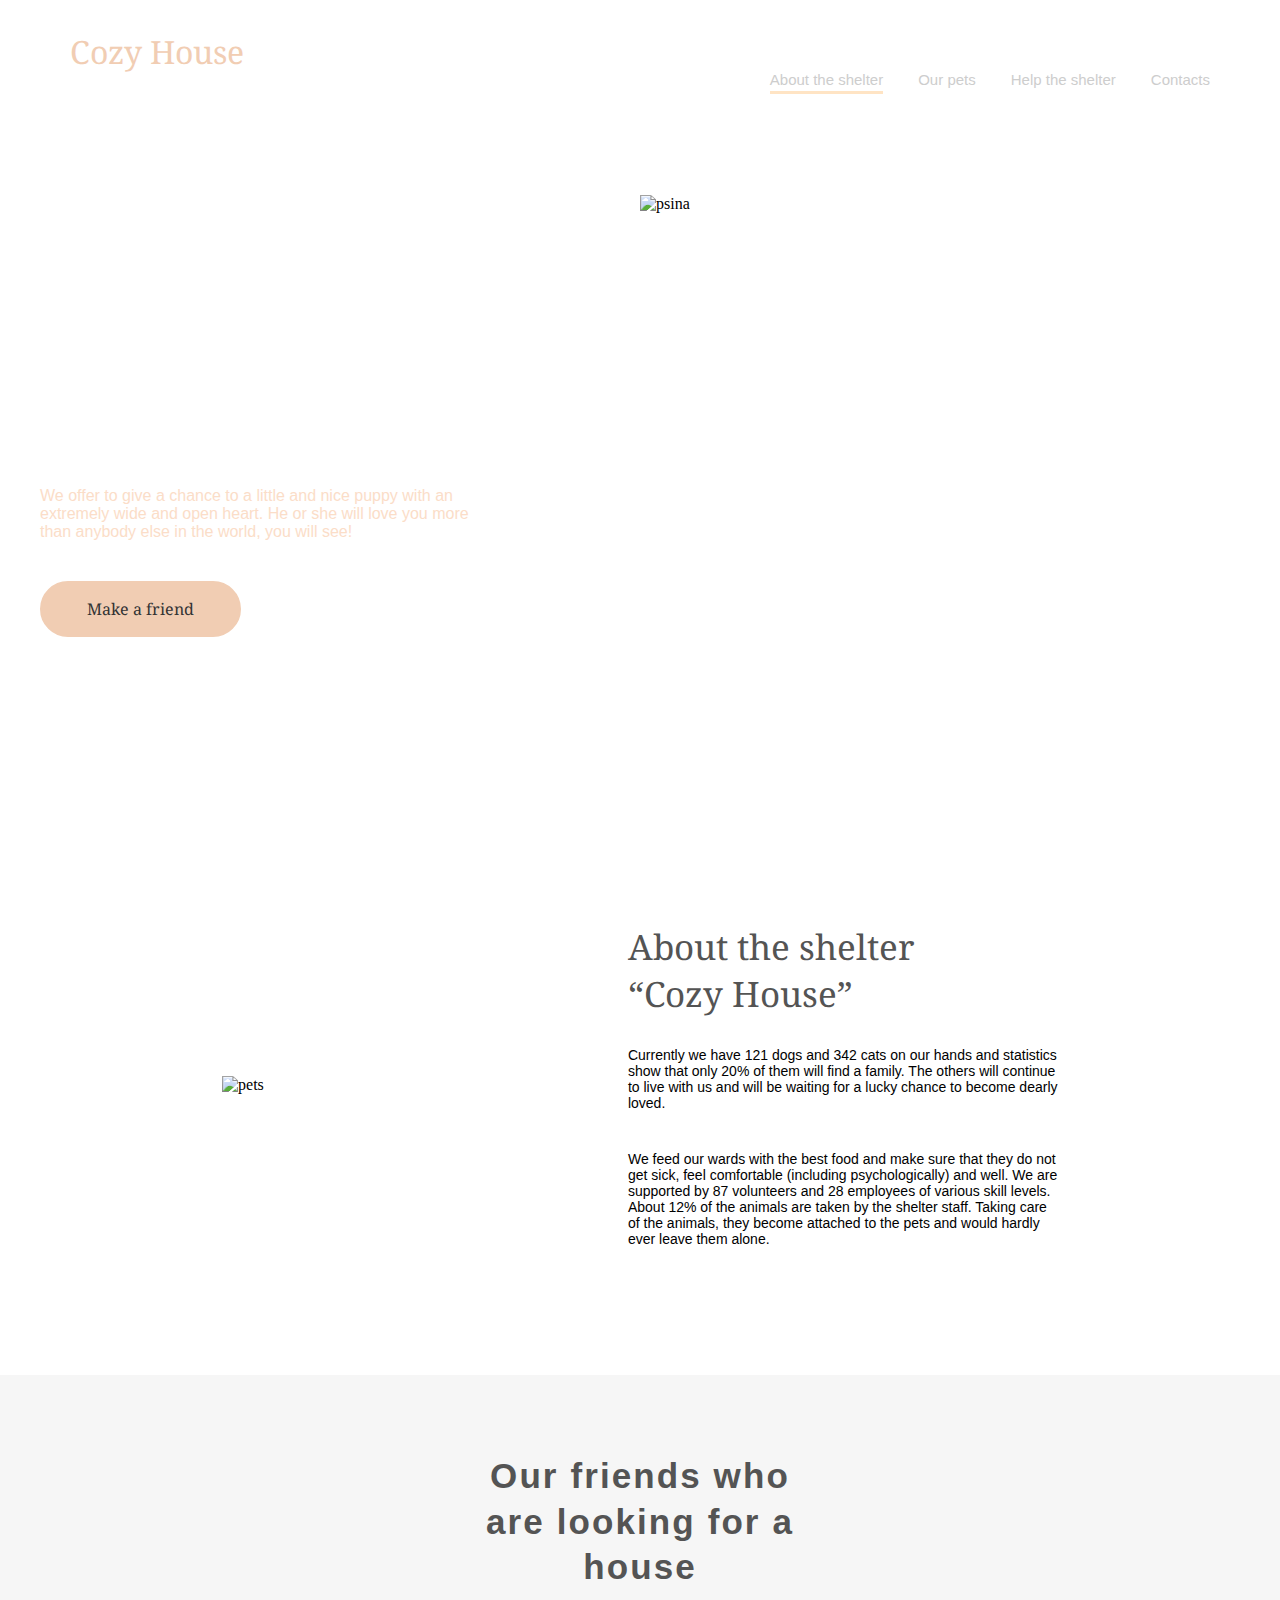
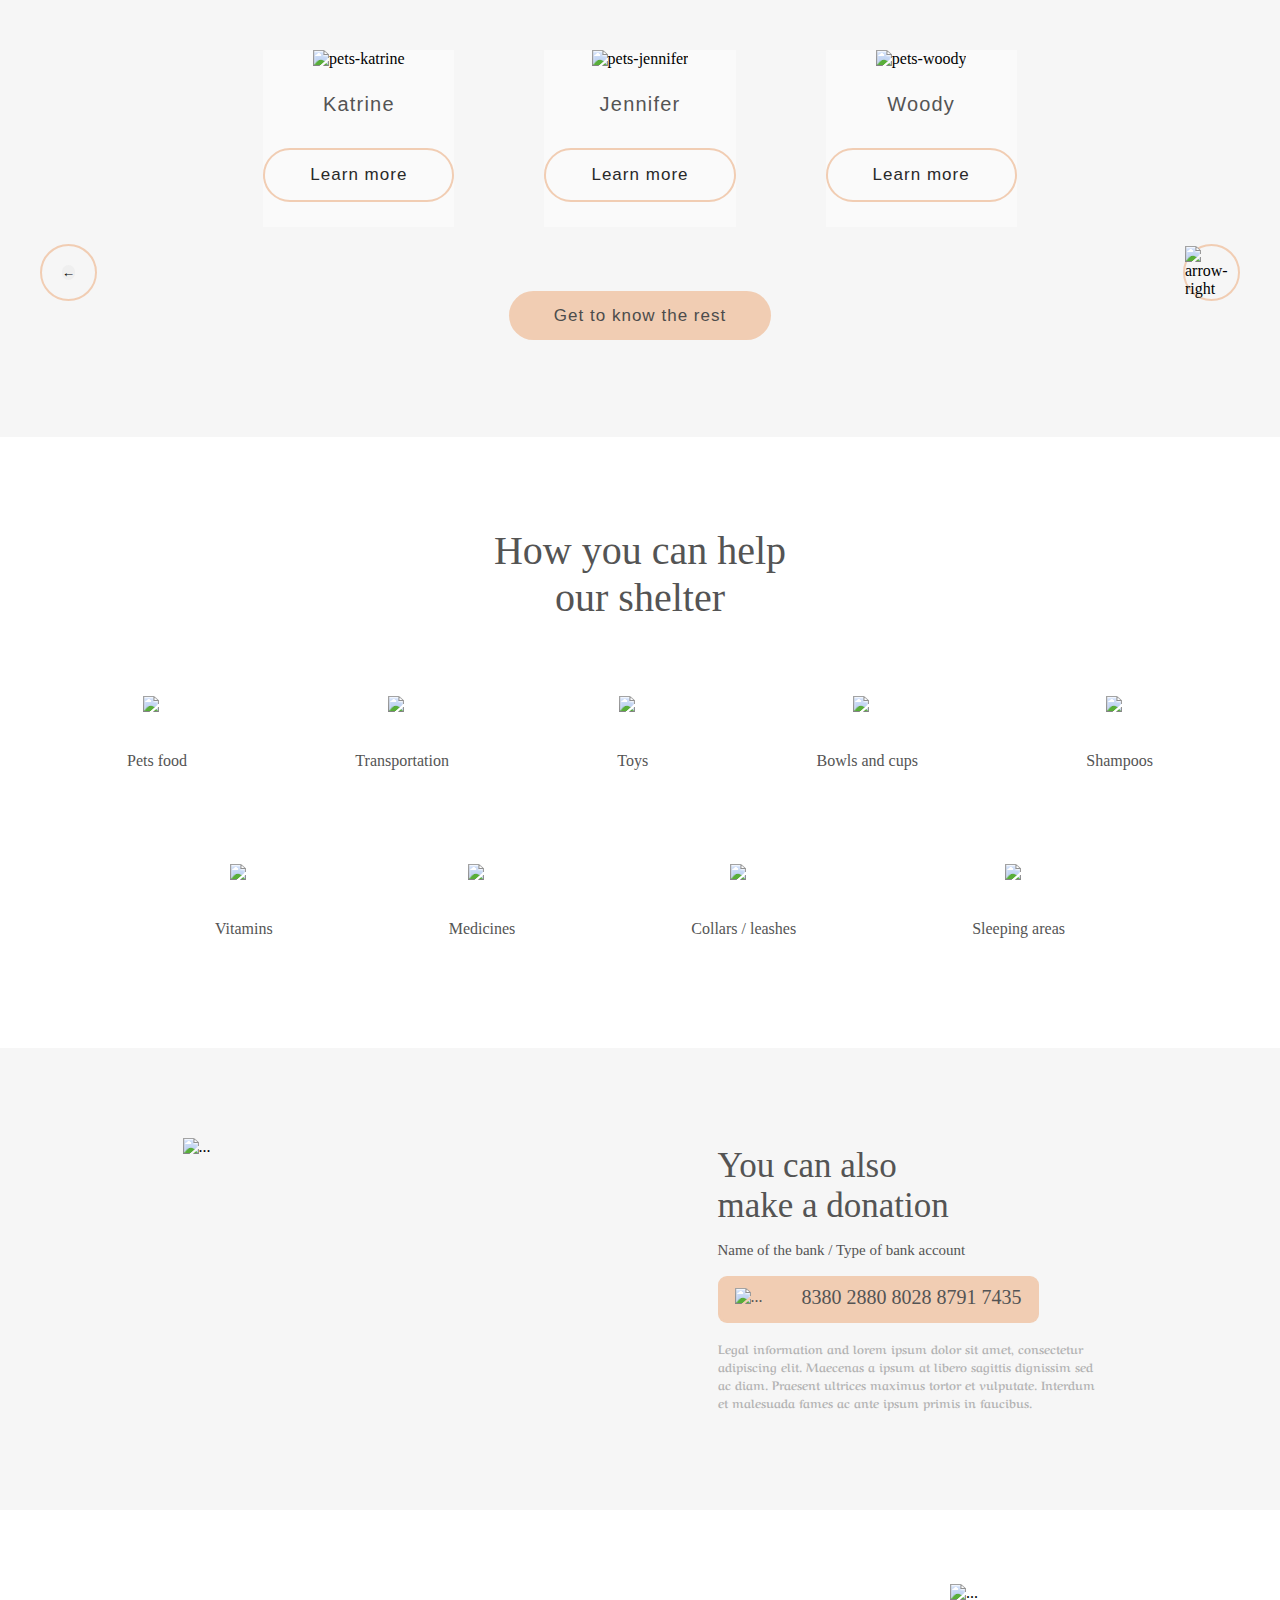
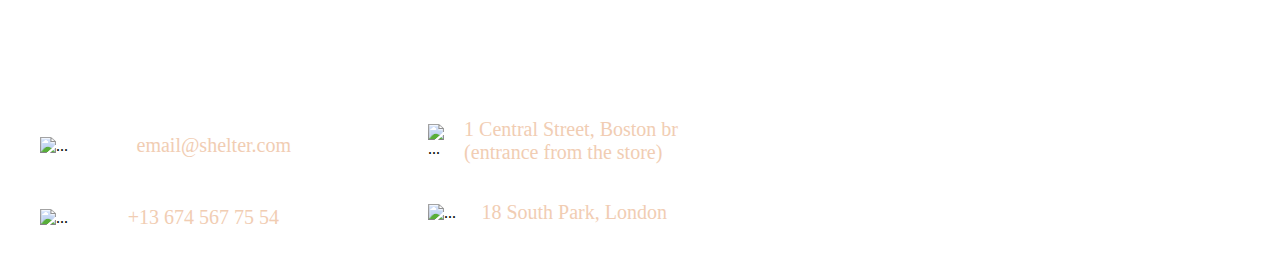
==== shelter/main/mainPage.html @ 39c7630f "feat: mainPage" ====
<!DOCTYPE html>
<html lang="en">
  <head>
    <meta charset="UTF-8" />
    <meta name="viewport" content="width=device-width, initial-scale=1.0" />
    <title>Cozy House</title>
    <link rel="stylesheet" href="./mainPage.css" />
    <link rel="preconnect" href="https://fonts.googleapis.com" />
    <link rel="preconnect" href="https://fonts.gstatic.com" crossorigin />
    <link
      href="https://fonts.googleapis.com/css2?family=Noto+Serif+Georgian&display=swap"
      rel="stylesheet"
    />
    <link rel="preconnect" href="https://fonts.googleapis.com" />
    <link rel="preconnect" href="https://fonts.gstatic.com" crossorigin />
    <link
      href="https://fonts.googleapis.com/css2?family=Aref+Ruqaa+Ink:wght@700&display=swap"
      rel="stylesheet"
    />
  </head>
  <body>
    <div class="stars__screen">
      <header>
        <div class="wrapper">
          <div class="header__wrapper">
            <div class="header__logo">
              <h2>Cozy House</h2>
              <p>Shelter for pets in Boston</p>
            </div>
            <nav class="header__nav">
              <ul class="nav__list">
                <li class="nav__item">
                  <a href="#" class="header__link active">About the shelter</a>
                </li>
                <li class="nav__item">
                  <a href="/our__pets/index2.html" class="header__link"
                    >Our pets</a
                  >
                </li>
                <li class="nav__item">
                  <a href="/index.html#help" class="header__link"
                    >Help the shelter</a
                  >
                </li>
                <li class="nav__item">
                  <a href="index.html#footer" class="header__link">Contacts</a>
                </li>
              </ul>

              <div class="header__nav-close">
                <span
                  class="header__nav-close-line nav-close-line__first"
                ></span>
                <span
                  class="header__nav-close-line nav-close-line__second"
                ></span>
                <span
                  class="header__nav-close-line nav-close-line__third"
                ></span>
              </div>
            </nav>
            <div class="header__burger burger">
              <span class="burger__line burger__line__first"></span>
              <span class="burger__line burger__line__second"></span>
              <span class="burger__line burger__line__third"></span>
            </div>
          </div>
        </div>
      </header>

      <div class="wrapper">
        <section class="content__stars">
          <div class="text__start">
            <h3>
              Not only people <br />
              need a house
            </h3>
            <p>
              We offer to give a chance to a little and nice puppy with an
              extremely wide and open heart. He or she will love you more than
              anybody else in the world, you will see!
            </p>
            <a class="button__start" href="#">Make a friend</a>
          </div>
          <div class="start__img">
            <img
              id="start__img"
              src="./img/start-screen-puppy (1).png"
              alt="psina"
            />
          </div>
        </section>
      </div>
    </div>

    <section class="about" id="#about">
      <div class="wrapper">
        <div class="about__content">
          <div class="about__img">
            <img src="./img/about-pets.png" alt="pets" />
          </div>
          <div class="about__text">
            <h3>
              About the shelter <br />
              “Cozy House”
            </h3>
            <p>
              Currently we have 121 dogs and 342 cats on our hands and
              statistics show that only 20% of them will find a family. The
              others will continue to live with us and will be waiting for a
              lucky chance to become dearly loved.
            </p>
            <p id="weFeed">
              We feed our wards with the best food and make sure that they do
              not get sick, feel comfortable (including psychologically) and
              well. We are supported by 87 volunteers and 28 employees of
              various skill levels. About 12% of the animals are taken by the
              shelter staff. Taking care of the animals, they become attached to
              the pets and would hardly ever leave them alone.
            </p>
          </div>
        </div>
      </div>
    </section>

    <section class="our-friends" id="our-friends">
      <div class="wrapper">
        <div class="our-friends__wrapper">
          <h2>
            Our friends who<br />
            are looking for a house
          </h2>
          <div class="our-friends__container">
            <div class="our-friends_icon-arrow arrow-left">
              <button>&larr;</button>
            </div>

            <div class="our-friends__pets">
              <div class="our-friends__pets__item katrine">
                <img
                  class="pets-katrine"
                  src="./img/card/pets-katrine.png"
                  alt="pets-katrine"
                />
                <p class="name-Katrine">Katrine</p>
                <button class="open-popup">Learn more</button>
              </div>

              <div class="our-friends__pets__item jennifer">
                <img
                  class="pets-jennifer"
                  src="./img/card/pets-jennifer.png "
                  alt="pets-jennifer"
                />
                <p class="name-Jennifer">Jennifer</p>
                <button class="open-popup">Learn more</button>
              </div>

              <div class="our-friends__pets__item woody">
                <img
                  class="pets-woody"
                  src="./img/card/pets-woody.png"
                  alt="pets-woody"
                />
                <p class="name-Woody">Woody</p>
                <button class="open-popup">Learn more</button>
              </div>
            </div>

            <div class="our-friends_icon-arrow arrow-right">
              <img src="./img/elements/Arrow (1).png" alt="arrow-right" />
            </div>

            <div class="popup">
              <div class="popup__container">
                <div class="popup__container__img">
                  <img
                    class="popup-img"
                    src="./img/card/pets-katrine.png"
                    alt="pets-katrine"
                  />
                </div>
                <div class="popup__container__text">
                  <button class="close__popup">&times;</button>
                  <h2 class="popup__container__text__name">Jennifer</h2>
                  <h3 class="popup__container__text__type-breed">
                    Dog - Labrador
                  </h3>
                  <p class="popup__container__text__description">
                    Jennifer is a sweet 2 months old Labrador that is patiently
                    waiting to find a new forever home. This girl really enjoys
                    being able to go outside to run and play, but won't hesitate
                    to play up a storm in the house if she has all of her
                    favorite toys.
                  </p>
                  <ul class="popup__container__text__ul">
                    <li>
                      <span class="popup__span-bold">Age:</span>
                      <span class="popup__pet-age char">2 months</span>
                    </li>
                    <li>
                      <span class="popup__span-bold">Inoculations:</span>
                      <span class="popup__pet-inoculations char">none</span>
                    </li>
                    <li>
                      <span class="popup__span-bold">Diseases:</span>
                      <span class="popup__pet-diseases char">none</span>
                    </li>
                    <li>
                      <span class="popup__span-bold">Parasites:</span>
                      <span class="popup__pet-parasites char">none</span>
                    </li>
                  </ul>
                </div>
              </div>
            </div>
          </div>
          <a href="/our__pets/index2.html">Get to know the rest</a>
        </div>
      </div>
    </section>

    <section class="help" id="help">
      <div class="wrapper">
        <div class="help__content">
          <h3>
            How you can help <br />
            our shelter
          </h3>
          <div class="help__list">
            <div class="list1">
              <div class="pets_png">
                <img src="/img/help icons/Vector (1).png" alt="..." />
                <h5>Pets food</h5>
              </div>
              <div class="pets_png">
                <img src="/img/help icons/transportation (1).png" alt="..." />
                <h5>Transportation</h5>
              </div>
              <div class="pets_png">
                <img src="/img/help icons/toys (1).png" alt="..." />
                <h5>Toys</h5>
              </div>
              <div class="pets_png">
                <img src="/img/help icons/bowls-and-cups.png" alt="..." />
                <h5>Bowls and cups</h5>
              </div>
              <div class="pets_png">
                <img src="/img/help icons/shampoos (1).png" alt="..." />
                <h5>Shampoos</h5>
              </div>
            </div>
            <div class="list2">
              <div class="pets_png">
                <img src="/img/help icons/vitamins.png" alt="..." />
                <h5>Vitamins</h5>
              </div>
              <div class="pets_png">
                <img src="/img/help icons/medicines.png" alt="..." />
                <h5>Medicines</h5>
              </div>
              <div class="pets_png">
                <img src="/img/help icons/collars-or-leashes.png" alt="..." />
                <h5>Collars / leashes</h5>
              </div>
              <div class="pets_png">
                <img src="/img/help icons/sleeping-area.svg" alt="..." />
                <h5>Sleeping areas</h5>
              </div>
            </div>
          </div>
        </div>
      </div>
    </section>

    <section class="donation">
      <div class="donation__content">
        <div>
          <img id="donation__img" src="./img/donation-dog.png" alt="..." />
        </div>
        <div class="donation__inner">
          <h2>
            You can also <br />
            make a donation
          </h2>
          <h5>Name of the bank / Type of bank account</h5>
          <div class="credit__card">
            <div class="card__inner">
              <img src="/img/elements/credit-card.svg" alt="..." />
              <p>8380 2880 8028 8791 7435</p>
            </div>
          </div>
          <p>
            Legal information and lorem ipsum dolor sit amet, consectetur
            adipiscing elit. Maecenas a ipsum at libero sagittis dignissim sed
            ac diam. Praesent ultrices maximus tortor et vulputate. Interdum et
            malesuada fames ac ante ipsum primis in faucibus.
          </p>
        </div>
      </div>
    </section>

    <section class="footer" id="footer">
      <div class="wrapper">
        <div class="footer__content">
          <div class="contact__locations">
            <div class="contact__footer">
              <h3>
                For questions <br />
                and suggestions
              </h3>
              <div class="email__footer">
                <img src="./img/footer/mail.svg" alt="..." />
                <p>email@shelter.com</p>
              </div>
              <div class="phone__footer">
                <img src="./img/footer/phone.svg" alt="..." />
                <p>+13 674 567 75 54</p>
              </div>
            </div>
            <div class="locations__footer">
              <h3>
                We are waiting <br />
                for your visit
              </h3>
              <div class="boston__footer">
                <img src="./img/footer/pin.svg" alt="..." />
                <p>1 Central Street, Boston br (entrance from the store)</p>
              </div>
              <div class="london__footer">
                <img src="./img/footer/pin.svg" alt="..." />
                <p>18 South Park, London</p>
              </div>
            </div>
          </div>
          <img
            id="footer-puppy"
            src="./img/footer/footer-puppy.png"
            alt="..."
          />
        </div>
      </div>
    </section>
    <script type="module" src="./script.js"></script>
  </body>
</html>
---- shelter/main/mainPage.css ----
*,
*::after,
*::before {
  margin: 0;
  padding: 0;
}

h1,
h2,
h3,
h4,
h5,
h6 {
  margin: 0;
}

.wrapper {
  width: 100%;
  max-width: 1200px;
  margin: 0 auto;
}

/* start screens */

.stars__screen {
  background: url(/img/start-screen-gradient-background.png) center no-repeat;
  -webkit-box-size: cover;
  background-size: cover;
  width: 100%;
  max-width: 1280px;
  margin: 0 auto;
}

.text__start {
  width: 460px;
  display: flex;
  gap: 20px;
  flex-wrap: wrap;
}
.start__img {
  width: 600px;
  height: 600px;
}

.start__img img {
  width: 600px;
  height: 600px;
}

.content__stars {
  padding-top: 100px;
  display: flex;
  align-items: center;
  flex-wrap: wrap;
  justify-content: space-between;
  width: 100%;
  max-width: 1220px;
  margin: 0 auto;
}

.content__stars h3 {
  font-size: 40px;
  color: #ffff;
  font-family: Georgia, serif;
  font-weight: 400;
  padding-bottom: 20px;
}

.content__stars p {
  font-family: Arial, sans-serif;
  font-size: 16px;
  text-align: left;
  color: #fbddc8;
  padding-bottom: 20px;
  font-weight: 400;
}

.button__start {
  display: inline-block;
  border: 2px solid #f1cdb3;
  color: #333;
  font-size: 16px;
  font-family: "Noto Serif Georgian", serif;
  padding: 15px 45px;
  flex-direction: column;
  text-decoration: none;
  transition: color 0.2s linear;
  background-color: #f1cdb3;
  border-radius: 100px;
}

.button__start:hover {
  background-color: rgba(255, 255, 255, 0.92);
  color: #000000;
}

/* header */

header {
  padding-top: 30px;
}

.header__wrapper {
  display: flex;
  flex-wrap: wrap;
  justify-content: space-between;
  align-items: center;
  align-content: center;
  padding-left: 30px;
  padding-right: 30px;
}

.header__logo h2 {
  color: #f1cdb3;
  font-size: 32px;
  font-family: "Noto Serif Georgian", serif;
  font-weight: 400;
}

.header__logo p {
  color: #ffff;
  font-family: "Noto Serif Georgian", serif;
  font-size: 16px;
  font-weight: 400;
}

.header__link {
  font-weight: 400;
  list-style: none;
  display: inline-block;
  vertical-align: top;
  color: aliceblue;
  position: relative;
  text-decoration: none;
  transition: color 0.1s linear;
  font-family: Arial, sans-serif;
}

.header__link::after {
  content: "";
  display: block;
  width: 100%;
  height: 3px;
  background-color: bisque;
  opacity: 0;
  position: absolute;
  top: 100%;
  left: 0;
  z-index: 1;
  transition: opacity 0.1s linear;
}

.header__link:hover {
  color: bisque;
}

.header__link:hover::after,
.header__link.active::after {
  opacity: 1;
}

.header__link:hover::after {
  opacity: 1;
}

.header__nav {
  font-family: Arial, sans-serif;
  max-width: 443px;
}
.header__nav .nav__list {
  display: flex;
  justify-content: space-between;
  gap: 35px;
  padding: 0;
}
.header__nav .nav__list .nav__item {
  list-style-type: none;
  font-family: Arial, sans-serif;
  font-size: 15px;
  padding-top: 36px;
}
.header__nav .nav__list .nav__item a {
  text-decoration: none;
  color: #cdcdcd;
  padding-bottom: 3px;
  transition: 0.4s ease-in-out;
}
.header__nav .nav__list .nav__item a:active {
  border-bottom: 2px solid #f1cdb3;
  color: #fafafa;
}
.header__nav .nav__list .nav__item a:hover {
  color: #fafafa;
}
.header__nav .nav__list .nav__item .nav__item__about {
  border-bottom: 2px solid #f1cdb3;
}

.header__burger {
  display: none;
  width: 30px;
  height: 24px;
  position: relative;
}
.header__burger .burger__line {
  display: block;
  width: 100%;
  height: 2px;
  background-color: #fddcc4;
  position: absolute;
  left: 0px;
}

.burger__line__first {
  top: 0;
}

.burger__line__second {
  top: 50%;
  transform: translateY(-50%);
}

.burger__line__third {
  bottom: 0;
}

/* about */

.about {
  margin: 0 auto;
  width: 100%;
  max-width: 1280px;
  height: 580px;
  display: flex;
  align-content: stretch;
  align-items: center;
  flex-wrap: wrap;
}

#weFeed {
  padding-top: 40px;
}
.about__text h3 {
  font-family: "Noto Serif Georgian", serif;
  color: #545454;
  font-size: 35px;
  font-weight: 400;
  padding-bottom: 30px;
}

.about__text {
  width: 430px;
  font-family: Arial, sans-serif;
  font-size: 14px;
  font-weight: 400;
}
.about__content {
  display: flex;
  align-items: center;
  justify-content: space-around;
}

/* PETS */

.pets__slider {
  width: 100%;
  max-width: 1200px;
  display: flex;
  justify-content: space-evenly;
  flex-wrap: wrap;
  align-items: center;
}

.pets__content h3 {
  color: #545454;
  font-family: "Noto Serif Georgian", serif;
  font-size: 35px;
  font-weight: lighter;
  display: flex;
  flex-wrap: wrap;
  justify-content: center;
  align-items: center;
  text-align: center;
  font-weight: 400;
}

.pets__content h4 {
  color: #545454;
  font-family: "Noto Serif Georgian", serif;
  font-size: 25px;
  font-style: italic;
  padding-bottom: 30px;
}

/* card */

.our-friends {
  background: #f6f6f6;
  width: 100%;
  max-width: 1280px;
  margin: 0 auto;
}

.our-friends__container {
  position: relative;
  display: flex;
  justify-content: center;
  gap: 52px;
  align-items: center;
}
.our-friends__container .our-friends_icon-arrow {
  cursor: pointer;
  display: inline-flex;
  border: 2px solid #f1cdb3;
  border-radius: 50%;
  height: 53px;
  width: 53px;
  text-align: start;
  align-items: center;
  transition: 0.4s ease-in-out;
  justify-content: center;
}
.our-friends__container .our-friends_icon-arrow:hover {
  background: #fddcc4;
  border-color: #fddcc4;
}
.our-friends__container .arrow-left {
  position: absolute;
  top: 194px;
  left: 0;
}
.our-friends__container .arrow-right {
  position: absolute;
  top: 194px;
  right: 0;
}

.our-friends__wrapper button {
  cursor: pointer;
  border-radius: 100px;
  border: none;
  text-decoration: none;
  outline: none;
}

.our-friends__wrapper {
  text-align: center;
  padding-top: 78px;
  padding-bottom: 110px;
}
.our-friends__wrapper h2 {
  margin: 0 auto;
  font-family: Georgia, sans-serif;
  font-size: 35px;
  line-height: 130%;
  letter-spacing: 0.06em;
  max-width: 400px;
  color: #545454;
  margin-bottom: 60px;
}
.our-friends__wrapper a {
  cursor: pointer;
  background: #f1cdb3;
  border-radius: 100px;
  border: none;
  padding: 15px 45px;
  font-family: Georgia, sans-serif;
  font-size: 17px;
  line-height: 130%;
  letter-spacing: 0.06em;
  color: #4c4c4c;
  transition: 0.4s;
  text-decoration: none;
}

.our-friends__wrapper a:hover {
  background: #fddcc4;
}

.our-friends__pets {
  display: flex;
  justify-content: center;
  gap: 90px;
  margin-bottom: 78px;
}
.our-friends__pets .our-friends__pets__item {
  cursor: pointer;
}
.our-friends__pets div {
  background: #fafafa;
  transition: 0.4s ease-in-out;
}
.our-friends__pets div:hover {
  background: #ffffff;
  box-shadow: 0 0 10px rgba(0, 0, 0, 0.5);
}
.our-friends__pets div p {
  font-family: Georgia, sans-serif;
  font-size: 20px;
  letter-spacing: 0.06em;
  color: #545454;
  margin-top: 25px;
  margin-bottom: 32px;
}
.our-friends__pets button {
  cursor: pointer;
  border: 2px solid #f1cdb3;
  border-radius: 100px;
  background: #fafafa;
  font-family: Georgia, sans-serif;
  font-size: 17px;
  line-height: 130%;
  letter-spacing: 0.06em;
  color: #292929;
  padding: 14px 45px;
  margin-bottom: 25px;
  transition: 0.5s ease-in-out;
}
.our-friends__pets button:hover {
  background: #fddcc4;
  border-color: #fddcc4;
}

.popup {
  position: fixed;
  top: 0;
  left: 0;
  width: 100%;
  height: 100vh;
  background: rgba(41, 41, 41, 0.6);
  opacity: 0;
  pointer-events: none;
  transition: 0.5s all;
}
.popup.active {
  opacity: 1;
  pointer-events: all;
  transition: 0.5s all;
}
.popup .popup__container {
  position: absolute;
  top: 50%;
  left: 50%;
  transform: translate(-50%, -50%) scale(0);
  background: #fafafa;
  border-radius: 9px;
  width: 900px;
  height: 500px;
  display: flex;
  gap: 30px;
  transition: 0.5s all;
}
.popup .popup__container.active {
  transform: translate(-50%, -50%) scale(1);
  transition: 0.5s all;
}
.popup .popup__container .popup__container__img .popup-img {
  width: 500px;
}
.popup .popup__container .popup__container__text {
  font-family: Georgia, sans-serif;
  color: black;
  text-align: start;
  letter-spacing: 0.06em;
  width: 350px;
  margin-top: 50px;
}
.popup .popup__container .popup__container__text .close__popup {
  font-size: 25px;
}
.popup .popup__container .popup__container__text .popup__container__text__name {
  font-size: 35px;
  line-height: 45.5px;
  margin-bottom: 0px;
}
.popup
  .popup__container
  .popup__container__text
  .popup__container__text__type-breed {
  font-size: 20px;
  line-height: 23px;
  color: black;
  margin-top: 10px;
}
.popup
  .popup__container
  .popup__container__text
  .popup__container__text__description {
  font-size: 15px;
  line-height: 16.5px;
  margin-top: 40px;
}
.popup .popup__container .popup__container__text .popup__container__text__ul {
  margin-top: 38px;
  padding-left: 14px;
  line-height: 28px;
}
.popup
  .popup__container
  .popup__container__text
  .popup__container__text__ul
  li {
  color: #fddcc4;
}
.popup
  .popup__container
  .popup__container__text
  .popup__container__text__ul
  li
  .popup__span-bold {
  font-weight: bold;
  color: black;
}
.popup
  .popup__container
  .popup__container__text
  .popup__container__text__ul
  li
  .char {
  color: black;
}

.close__popup {
  position: absolute;
  top: -50px;
  right: -40px;
  color: #292929;
  background: none;
  border: 100px solid #fddcc4;
  border-radius: 100%;
  width: 50px;
  height: 50px;
  cursor: pointer;
  transition: 0.5s all;
}
.close__popup:hover {
  background: #fddcc4;
}

/* Help */

.help {
  margin: 0 auto;
  width: 100%;
  max-width: 1280px;
  height: 611px;
  display: flex;
  align-items: center;
  color: #ffffff;
}

.help__content {
  display: flex;
  flex-wrap: wrap;
  justify-content: center;
  align-items: center;
  height: 431px;
  align-content: space-between;
}
.help__content h3 {
  color: #545454;
  font-family: Georgia serif;
  font-weight: 400;
  font-size: 40px;
  text-align: center;
}
.help__list {
  width: 100%;
  max-width: 1026px;
  height: 281px;
  margin: 0 auto;
  display: flex;
  flex-wrap: wrap;
  flex-direction: column;
  justify-content: space-between;
}

.list1 {
  display: flex;
  justify-content: space-between;
}

.list2 {
  display: flex;
  justify-content: space-around;
}

.pets_png {
  height: 113px;
  display: flex;
  flex-direction: column;
  justify-content: space-around;
  flex-wrap: wrap;
  align-items: center;
}

.pets_png h5 {
  font-weight: 400;
  font-family: Georgia serif;
  font-size: 16px;
  color: #545454;
}

/* donation */

.donation {
  margin: 0 auto;
  width: 100%;
  max-width: 1280px;
  height: 462px;
  display: flex;
  align-items: center;
  background-color: #f6f6f6;
}

.donation__content {
  width: 100%;
  max-width: 915px;
  height: 282px;
  margin: 0 auto;
  display: flex;
  justify-content: space-between;
}

.donation__inner {
  width: 380px;
  height: 282px;
  display: flex;
  flex-wrap: wrap;
  align-items: center;
}
.donation__inner h2 {
  font-size: 35px;
  font-weight: 400;
  font-family: Georgia, serif;
  color: #545454;
}

.donation__inner h5 {
  font-size: 15px;
  font-weight: 400;
  font-family: Georgia, serif;
  color: #545454;
}
.donation__inner p {
  font-family: "Aref Ruqaa Ink", serif;
  font-weight: bold;
  font-size: 12px;
  color: #b2b2b2;
  line-height: 18px;
}

.credit__card {
  border: 2px solid rgba(241, 205, 179, 0.92);
  color: #545454;
  padding: 10px 15px;
  border-radius: 9px;
  background-color: #f1cdb3;
}

.card__inner {
  display: flex;
  justify-content: space-between;
  width: 287px;
  height: 23px;
}

.card__inner p {
  color: #545454;
  font-size: 20px;
  font-weight: 400;
  font-family: Georgia, serif;
}

/* footer */

.footer {
  margin: 0 auto;
  width: 100%;
  max-width: 1280px;
  height: 350px;
  display: flex;
  align-items: flex-end;
  background: url(./img/footer/Footer.png) center no-repeat;
  -webkit-box-size: cover;
  background-size: cover;
}

.footer__content {
  display: flex;
  align-items: center;
  justify-content: space-between;
}

.footer__content h3 {
  font-size: 35px;
  font-weight: 400;
  font-family: Georgia, serif;
  color: rgba(255, 255, 255, 1);
}

.footer__content p {
  font-family: Georgia, serif;
  font-weight: 400;
  color: #f1cdb3;
  font-size: 20px;
  padding-left: 20px;
}

/* contact footer */

.contact__footer {
  display: flex;
  width: 278px;
  flex-direction: column;
  justify-content: center;
  align-items: flex-start;
  gap: 40px;
}
.email__footer {
  display: flex;
  justify-content: space-between;
  align-items: center;
  width: 251px;
  height: 32px;
}

.phone__footer {
  display: flex;
  justify-content: space-between;
  align-items: center;
  width: 239px;
  height: 32px;
}
.contact__locations {
  display: flex;
  width: 690px;
  justify-content: space-between;
}
/* locations__footer */

.locations__footer {
  display: flex;
  width: 302px;
  height: 234px;
  flex-direction: column;
  align-items: flex-start;
  gap: 33px;
  flex-shrink: 0;
}

.boston__footer {
  width: 276px;
  height: 46px;
  display: flex;
  align-items: center;
  justify-content: space-between;
}

.london__footer {
  display: flex;
  justify-content: space-between;
  align-items: center;
  width: 239px;
  height: 32px;
}

#footer-puppy {
  width: 290px;
  height: 276px;
}

/* button */
.button__card {
  display: inline-block;
  border: 2px solid rgba(241, 205, 179, 0.92);
  color: rgba(241, 205, 179, 0.92);
  font-size: 12px;
  padding: 17px 45px;

  text-decoration: none;
  transition: color 0.2s linear;
  background-color: #ffffff;
  border-radius: 100px;
  margin-bottom: 20px;
}

.button__card:hover {
  background-color: rgba(241, 205, 179, 0.92);
  color: #ffffff;
}

.button__start {
  display: inline-block;
  border: 2px solid #f1cdb3;
  color: #333;
  font-size: 16px;
  font-family: "Noto Serif Georgian", serif;
  padding: 15px 45px;

  text-decoration: none;
  transition: color 0.2s linear;
  background-color: #f1cdb3;
  border-radius: 100px;
}

.button__start:hover {
  background-color: rgba(255, 255, 255, 0.92);
  color: #000000;
}

.button__primary {
  display: inline-block;
  border: 2px solid #f1cdb3;
  color: #333;
  font-size: 16px;
  font-family: "Noto Serif Georgian", serif;
  padding: 15px 45px;
  flex-direction: column;
  text-decoration: none;
  transition: color 0.2s linear;
  background-color: #f1cdb3;
  border-radius: 100px;
}

.button__primary:hover {
  background-color: rgba(255, 255, 255, 0.92);
  color: #000000;
}

@media screen and (max-width: 1220px) {
  .wrapper {
    width: 100%;
    max-width: 1100px;
    margin: 0 auto;
  }
  .stars__screen {
    background: url(/img/start-screen-gradient-background.png) center no-repeat;
    -webkit-box-size: cover;
    background-size: cover;
    width: 100%;
    max-width: 1220px;
    margin: 0 auto;
  }

  .text__start {
    width: 333px;
  }

  .start__img {
    width: 400px;
    height: 400px;
  }

  .start__img img {
    width: 400px;
    height: 400px;
  }

  .content__stars {
    max-width: 1200px;
  }

  /* header */

  .header__wrapper {
    padding-left: 0px;
    padding-right: 0px;
  }

  /* about */

  .about {
    max-width: 1220px;
  }

  .about__img img {
    height: 350px;
  }
  #weFeed {
    padding-top: 30px;
  }
  .about__text h3 {
    font-size: 30px;
    padding-bottom: 25px;
  }

  .about__text {
    width: 400px;
    font-size: 12px;
  }

  /* about */

  .about {
    max-width: 1220px;
  }

  #weFeed {
    padding-top: 40px;
  }
  .about__text h3 {
    font-family: "Noto Serif Georgian", serif;
    color: #545454;
    font-size: 35px;
    font-weight: 400;
    padding-bottom: 30px;
  }

  .about__text {
    width: 430px;
    font-family: Arial, sans-serif;
    font-size: 14px;
    font-weight: 400;
  }
  .about__content {
    display: flex;
    align-items: center;
    justify-content: space-around;
  }

  /* PETS */

  .pets__content {
    max-width: 1220px;
  }

  .pets__slider {
    max-width: 1100px;
  }

  /* card */

  .our-friends {
    max-width: 1220px;
  }

  .our-friends__wrapper button {
    cursor: pointer;
    border-radius: 100px;
    border: none;
    text-decoration: none;
    outline: none;
  }

  .our-friends__wrapper {
    text-align: center;
    padding-top: 78px;
    padding-bottom: 110px;
  }
  .our-friends__wrapper h2 {
    margin: 0 auto;
    font-family: Georgia, sans-serif;
    font-size: 35px;
    line-height: 130%;
    letter-spacing: 0.06em;
    max-width: 400px;
    color: #545454;
    margin-bottom: 60px;
  }
  .our-friends__wrapper a {
    cursor: pointer;
    background: #f1cdb3;
    border-radius: 100px;
    border: none;
    padding: 15px 45px;
    font-family: Georgia, sans-serif;
    font-size: 17px;
    line-height: 130%;
    letter-spacing: 0.06em;
    color: #4c4c4c;
    transition: 0.4s;
    text-decoration: none;
  }

  .our-friends__wrapper a:hover {
    background: #fddcc4;
  }

  .our-friends__pets {
    display: flex;
    justify-content: center;
    gap: 90px;
    margin-bottom: 78px;
  }
  .our-friends__pets .our-friends__pets__item {
    cursor: pointer;
  }
  .our-friends__pets div {
    background: #fafafa;
    transition: 0.4s ease-in-out;
  }

  .woody {
    display: none;
  }
  .our-friends__pets div:hover {
    background: #ffffff;
    box-shadow: 0 0 10px rgba(0, 0, 0, 0.5);
  }
  .our-friends__pets div p {
    font-family: Georgia, sans-serif;
    font-size: 20px;
    letter-spacing: 0.06em;
    color: #545454;
    margin-top: 25px;
    margin-bottom: 32px;
  }
  .our-friends__pets button {
    cursor: pointer;
    border: 2px solid #f1cdb3;
    border-radius: 100px;
    background: #fafafa;
    font-family: Georgia, sans-serif;
    font-size: 17px;
    line-height: 130%;
    letter-spacing: 0.06em;
    color: #292929;
    padding: 14px 45px;
    margin-bottom: 25px;
    transition: 0.5s ease-in-out;
  }
  .our-friends__pets button:hover {
    background: #fddcc4;
    border-color: #fddcc4;
  }

  .popup .popup__container {
    width: 690px;
    height: 380px;
    gap: 10px;
  }
  .popup .popup__container .popup__container__text {
    margin-top: 10px;
    max-width: 260px;
  }
  .popup
    .popup__container
    .popup__container__text
    .popup__container__text__description {
    margin-top: 10px;
    font-size: 13px;
    line-height: 14.3px;
  }
  .popup .popup__container .popup__container__text .popup__container__text__ul {
    margin-top: 10px;
    line-height: 24px;
  }
  .popup .popup__container .popup__container__img .popup-img {
    width: 350px;
  }
  .close__popup {
    width: 50px;
    height: 50px;
  }
  /* help */

  .help {
    max-width: 1220px;
  }
  .help__content h3 {
    font-size: 37px;
  }

  .list1 {
    justify-content: space-evenly;
  }

  .list2 {
    justify-content: space-evenly;
  }

  .pets_png h5 {
    font-size: 14px;
  }

  /* donation */

  .donation {
    margin: 0 auto;
    width: 100%;
    max-width: 1220px;
    height: 600px;
    display: flex;
    align-items: center;
    background-color: #f6f6f6;
  }

  .donation__content {
    justify-content: center;
    flex-direction: column-reverse;
    align-items: center;
    height: 0;
  }

  #donation__img {
    width: 380px;
  }

  .donation__inner {
    gap: 10px;
  }

  /* footer */

  .footer {
    max-width: 1220px;
    height: 557px;
  }

  .footer__content {
    flex-direction: column;
  }
  .footer__content h3 {
    font-size: 30px;
  }

  .footer__content p {
    font-size: 17px;
    padding-left: 15px;
  }

  .contact__locations {
    display: flex;
    width: 640px;
    justify-content: space-between;
  }

  /* contact footer */

  .contact__footer {
    width: 290px;
    gap: 30px;
  }

  .email__footer {
    width: 241px;
  }

  .phone__footer {
    width: 239px;
    height: 32px;
  }

  /* locations__footer */

  .locations__footer {
    width: 290px;
    gap: 30px;
  }

  .boston__footer {
    width: 276px;
    height: 46px;
    display: flex;
    align-items: center;
    justify-content: space-between;
  }

  .london__footer {
    display: flex;
    justify-content: space-between;
    align-items: center;
    width: 239px;
    height: 32px;
  }
}

@media screen and (max-width: 768px) {
  .wrapper {
    width: 100%;
    max-width: 758px;
    margin: 0 auto;
  }

  /* start screens */

  .stars__screen {
    max-width: 768px;
    margin: 0 auto;
  }

  .text__start {
    gap: 12px;
  }
  .start__img {
    padding-top: 50px;
    width: 350px;
    height: 350px;
  }

  .start__img img {
    width: 350px;
    height: 350px;
  }

  .content__stars h3 {
    font-size: 35px;
  }

  .content__stars p {
    font-size: 14px;
  }

  .button__start {
    padding: 11px 38px;
  }

  .content__stars {
    flex-direction: column;
  }

  .header__wrapper .header__nav {
    position: fixed;
    display: block;
    max-width: 767px;
    width: 100%;
    text-align: center;
    line-height: 50px;
    height: 100%;
    top: 0;
    left: 0;
    background-color: #292929;
    z-index: 10;
    padding-top: 20px;
    transform: translateX(100%);
    transition: 0.2s all linear;
  }
  .header__wrapper .header__nav .nav__list {
    display: flex;
    flex-direction: column;
    gap: 0;
    margin-top: 190px;
  }
  .header__wrapper .header__nav .nav__list .header__link {
    font-size: 32px;
    line-height: 51.2px;
    color: #fafafa;
  }
  .header__wrapper .header__nav .header__nav-close {
    width: 30px;
    height: 20px;
    max-height: 100%;
    position: absolute;
    top: 60px;
    right: 30px;
    z-index: 11;
  }
  .header__wrapper .header__nav .header__nav-close .nav-close-line__first {
    left: 0;
  }
  .header__wrapper .header__nav .header__nav-close .nav-close-line__second {
    left: 30%;
    transform: translateY(-50%);
  }
  .header__wrapper .header__nav .header__nav-close .nav-close-line__third {
    left: 60%;
  }
  .header__wrapper .header__nav .header__nav-close .header__nav-close-line {
    display: block;
    width: 100%;
    height: 2px;
    background-color: #fddcc4;
    position: absolute;
    transform: rotate(90deg);
  }
  .header__wrapper .header__burger {
    display: block;
    margin-top: 50px;
    margin-right: 10px;
  }
  .header__wrapper .header__nav__active {
    transform: translateX(0);
    overflow:  auto;
  }
  /* about */

  .about {
    margin: 0 auto;
    width: 100%;
    max-width: 768px;
    height: 800px;
    display: flex;
    align-content: stretch;
    align-items: center;
    flex-wrap: wrap;
  }

  #weFeed {
    padding-top: 40px;
  }
  .about__text h3 {
    font-family: "Noto Serif Georgian", serif;
    color: #545454;
    font-size: 30px;
    font-weight: 400;
    padding-bottom: 30px;
  }

  .about__text {
    width: 300px;
    font-family: Arial, sans-serif;
    font-size: 14px;
    font-weight: 400;
  }
  .about__content {
    display: flex;
    flex-direction: column-reverse;
  }
  .about__img{
    padding-top: 50px;
    width: 200px;
    height: 300px;
  }
  .about img{
    width: 200px;
    height: 300px;
  }

  /* card */

  .our-friends {
    max-width: 758px;
  }

  .our-friends__container .our-friends_icon-arrow {
    transition: 2s ease-in-out;
  }

  .our-friends__container .arrow-left {
    margin-left: 30px;
  }

  .our-friends__container .arrow-right {
    margin-right: 30px;
  }

  .jennifer {
    display: none;
  }

  .popup {
    transition: 1s all;
    overflow: hidden;
  }

  .popup.active {
    transition: 1s all;
  }

  .popup .popup__container {
    width: 400px;
    height: 500px;
    gap: 20px;
    transition: 1s all;
    align-items: center;
    justify-content: center;
  }
  .popup .popup__container.active {
    transition: 1s all;
  }

  .popup .popup__container .popup__container__img .popup-img {
    display: none;
  }


  /* footer */

  .footer {
    max-width: 768px;
    height: 780px;
  }

  .footer__content {
    flex-direction: column;
    height: 769px;

  }
  .footer__content h3 {
    font-size: 30px;
  }

  .footer__content p {
    font-size: 15px;
    padding-left: 15px;
  }

  .contact__locations {
    display: flex;
    width: 240px;
    flex-wrap: wrap;
    flex-direction: column-reverse;
    justify-content: center;
    align-items: center;
    padding-top: 30px;
  }

  /* contact footer */

  .contact__footer {
    width: 290px;
    gap: 30px;
  }

  .email__footer {
    width: 241px;
  }

  .phone__footer {
    width: 239px;
    height: 32px;
  }

  /* locations__footer */

  .locations__footer {
    width: 290px;
    gap: 30px;
  }

  .boston__footer {
    width: 276px;
    height: 46px;
    display: flex;
    align-items: center;
    justify-content: space-between;
  }

  .london__footer {
    display: flex;
    justify-content: space-between;
    align-items: center;
    width: 239px;
    height: 32px;
  }
}
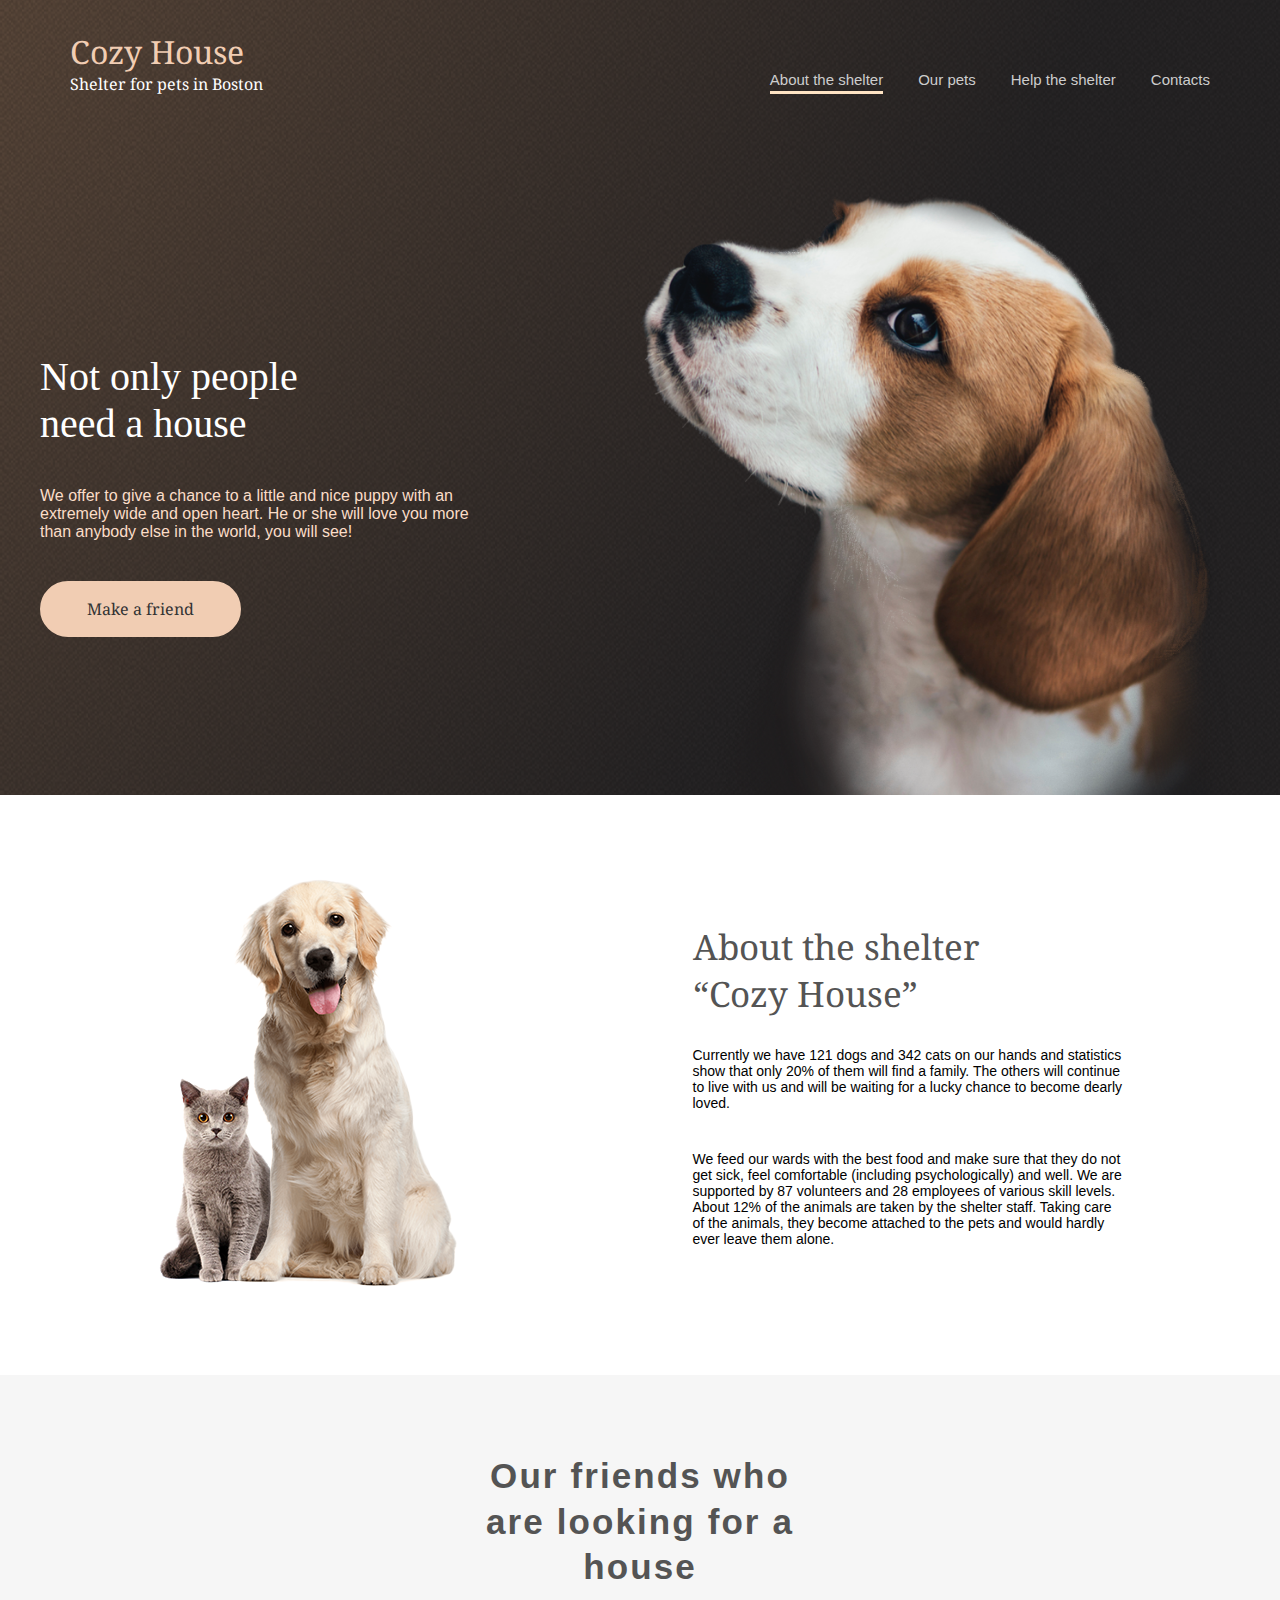
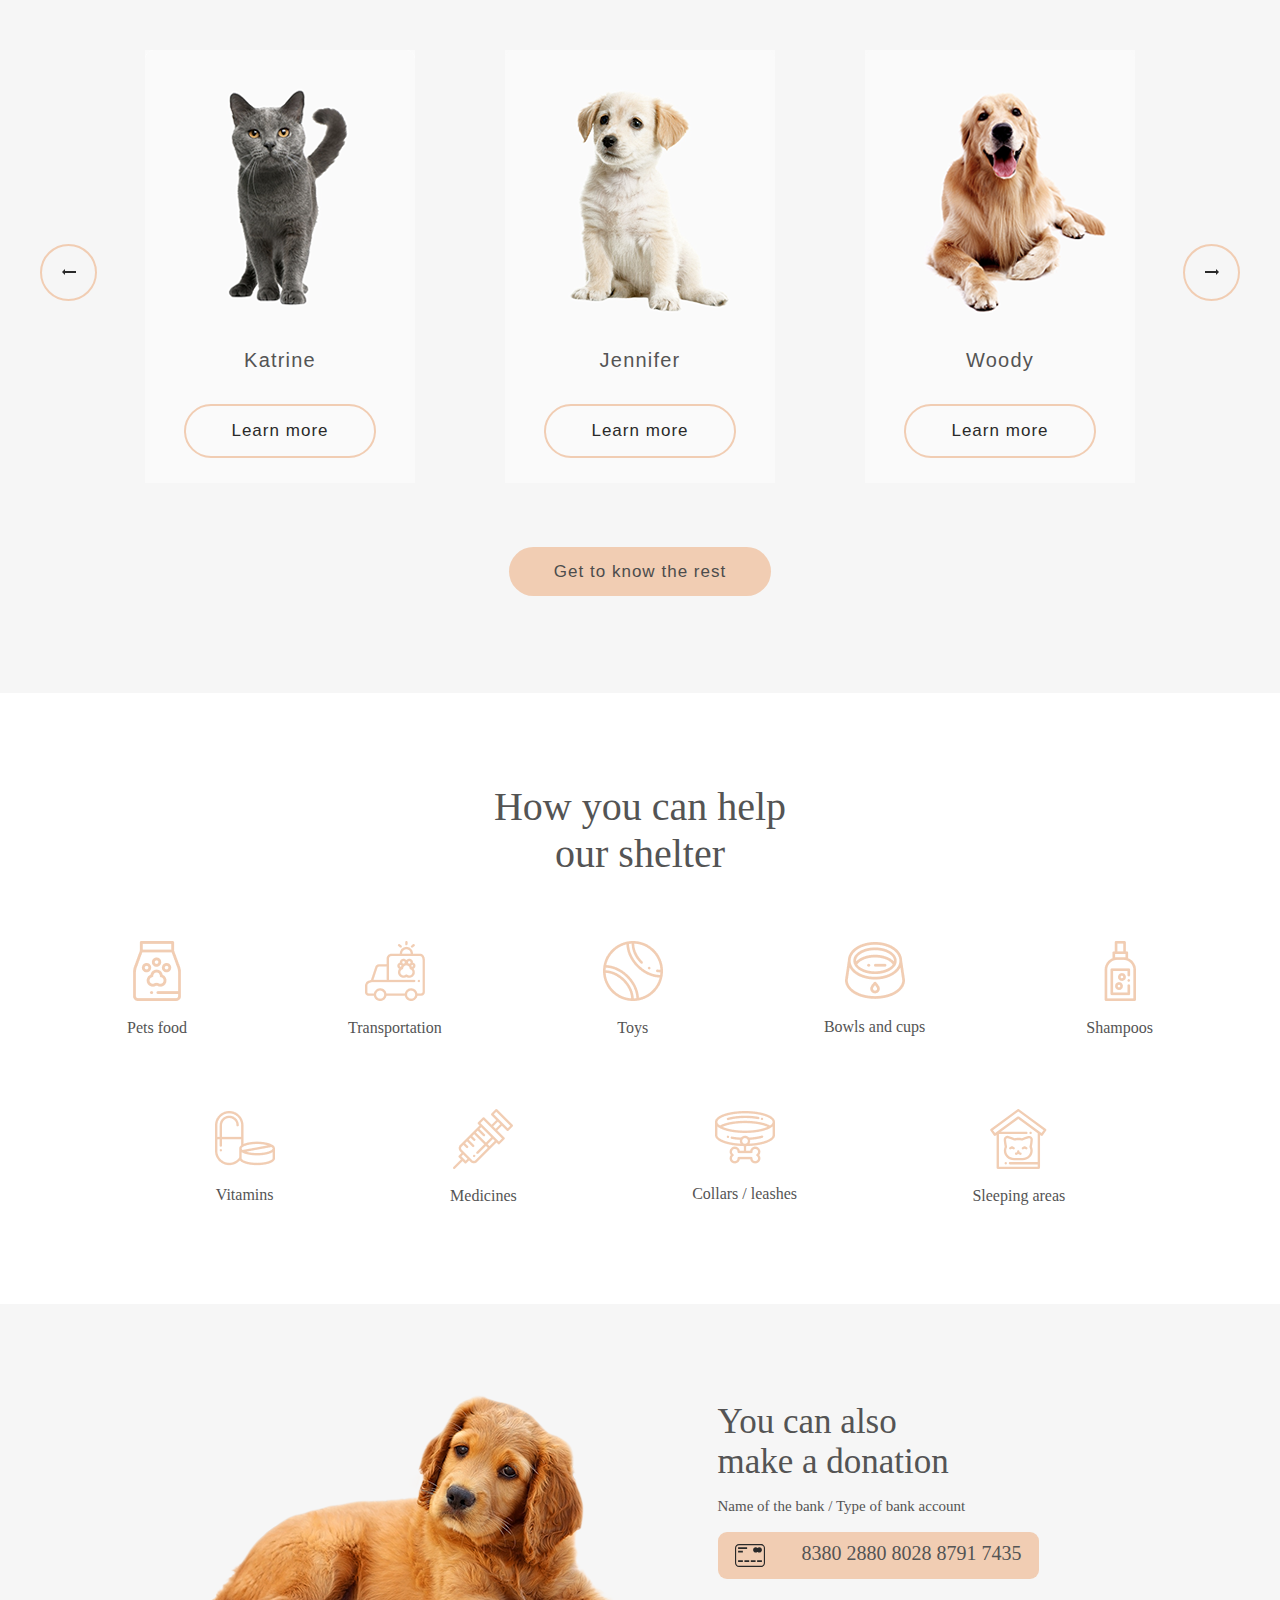
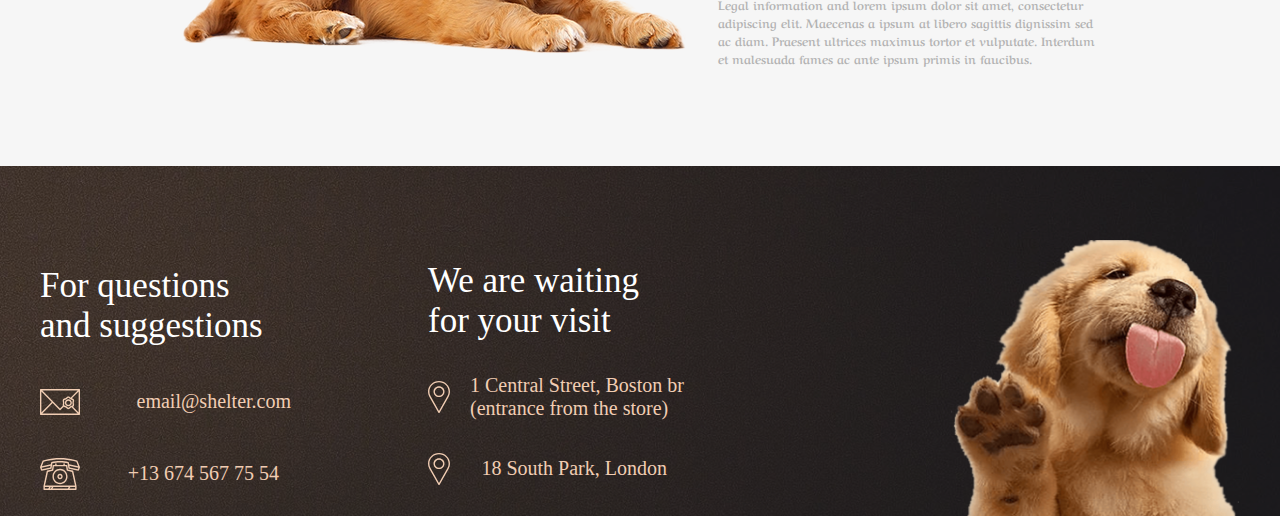
==== commit b6c8d935: "fix: position img" ====
--- a/shelter/main/mainPage.html
+++ b/shelter/main/mainPage.html
@@ -33,17 +33,15 @@
                   <a href="#" class="header__link active">About the shelter</a>
                 </li>
                 <li class="nav__item">
-                  <a href="/our__pets/index2.html" class="header__link"
+                  <a href="../ourPets/ourPetsPage.html" class="header__link"
                     >Our pets</a
                   >
                 </li>
                 <li class="nav__item">
-                  <a href="/index.html#help" class="header__link"
-                    >Help the shelter</a
-                  >
+                  <a href="#help" class="header__link">Help the shelter</a>
                 </li>
                 <li class="nav__item">
-                  <a href="index.html#footer" class="header__link">Contacts</a>
+                  <a href="#footer" class="header__link">Contacts</a>
                 </li>
               </ul>
 
@@ -85,7 +83,7 @@
           <div class="start__img">
             <img
               id="start__img"
-              src="./img/start-screen-puppy (1).png"
+              src="../public/mainImg/start-screen-puppy (1).png"
               alt="psina"
             />
           </div>
@@ -97,7 +95,7 @@
       <div class="wrapper">
         <div class="about__content">
           <div class="about__img">
-            <img src="./img/about-pets.png" alt="pets" />
+            <img src="../public/mainImg/about-pets.png" alt="pets" />
           </div>
           <div class="about__text">
             <h3>
@@ -132,14 +130,14 @@
           </h2>
           <div class="our-friends__container">
             <div class="our-friends_icon-arrow arrow-left">
-              <button>&larr;</button>
+              <img src="../public/elementsPng/Arrow.png" alt="arrow-right" />
             </div>
 
             <div class="our-friends__pets">
               <div class="our-friends__pets__item katrine">
                 <img
                   class="pets-katrine"
-                  src="./img/card/pets-katrine.png"
+                  src="../public/cardImg/pets-katrine.png"
                   alt="pets-katrine"
                 />
                 <p class="name-Katrine">Katrine</p>
@@ -149,7 +147,7 @@
               <div class="our-friends__pets__item jennifer">
                 <img
                   class="pets-jennifer"
-                  src="./img/card/pets-jennifer.png "
+                  src="../public/cardImg/pets-jennifer.png "
                   alt="pets-jennifer"
                 />
                 <p class="name-Jennifer">Jennifer</p>
@@ -159,7 +157,7 @@
               <div class="our-friends__pets__item woody">
                 <img
                   class="pets-woody"
-                  src="./img/card/pets-woody.png"
+                  src="../public/cardImg/pets-woody.png"
                   alt="pets-woody"
                 />
                 <p class="name-Woody">Woody</p>
@@ -168,7 +166,7 @@
             </div>
 
             <div class="our-friends_icon-arrow arrow-right">
-              <img src="./img/elements/Arrow (1).png" alt="arrow-right" />
+              <img src="../public/elementsPng/Arrow (1).png" alt="arrow-right" />
             </div>
 
             <div class="popup">
@@ -176,7 +174,7 @@
                 <div class="popup__container__img">
                   <img
                     class="popup-img"
-                    src="./img/card/pets-katrine.png"
+                    src="../public/cardImg/pets-katrine.png"
                     alt="pets-katrine"
                   />
                 </div>
@@ -215,7 +213,7 @@
               </div>
             </div>
           </div>
-          <a href="/our__pets/index2.html">Get to know the rest</a>
+          <a href="../ourPets/ourPetsPage.html">Get to know the rest</a>
         </div>
       </div>
     </section>
@@ -230,41 +228,47 @@
           <div class="help__list">
             <div class="list1">
               <div class="pets_png">
-                <img src="/img/help icons/Vector (1).png" alt="..." />
+                <img src="../public/help icons/Vector (1).png" alt="..." />
                 <h5>Pets food</h5>
               </div>
               <div class="pets_png">
-                <img src="/img/help icons/transportation (1).png" alt="..." />
+                <img
+                  src="../public/help icons/transportation (1).png"
+                  alt="..."
+                />
                 <h5>Transportation</h5>
               </div>
               <div class="pets_png">
-                <img src="/img/help icons/toys (1).png" alt="..." />
+                <img src="../public/help icons/toys (1).png" alt="..." />
                 <h5>Toys</h5>
               </div>
               <div class="pets_png">
-                <img src="/img/help icons/bowls-and-cups.png" alt="..." />
+                <img src="../public/help icons/bowls-and-cups.png" alt="..." />
                 <h5>Bowls and cups</h5>
               </div>
               <div class="pets_png">
-                <img src="/img/help icons/shampoos (1).png" alt="..." />
+                <img src="../public/help icons/shampoos (1).png" alt="..." />
                 <h5>Shampoos</h5>
               </div>
             </div>
             <div class="list2">
               <div class="pets_png">
-                <img src="/img/help icons/vitamins.png" alt="..." />
+                <img src="../public/help icons/vitamins.png" alt="..." />
                 <h5>Vitamins</h5>
               </div>
               <div class="pets_png">
-                <img src="/img/help icons/medicines.png" alt="..." />
+                <img src="../public/help icons/medicines.png" alt="..." />
                 <h5>Medicines</h5>
               </div>
               <div class="pets_png">
-                <img src="/img/help icons/collars-or-leashes.png" alt="..." />
+                <img
+                  src="../public/help icons/collars-or-leashes.png"
+                  alt="..."
+                />
                 <h5>Collars / leashes</h5>
               </div>
               <div class="pets_png">
-                <img src="/img/help icons/sleeping-area.svg" alt="..." />
+                <img src="../public/help icons/sleeping-area.svg" alt="..." />
                 <h5>Sleeping areas</h5>
               </div>
             </div>
@@ -276,7 +280,11 @@
     <section class="donation">
       <div class="donation__content">
         <div>
-          <img id="donation__img" src="./img/donation-dog.png" alt="..." />
+          <img
+            id="donation__img"
+            src="../public/mainImg/donation-dog.png"
+            alt="..."
+          />
         </div>
         <div class="donation__inner">
           <h2>
@@ -286,7 +294,7 @@
           <h5>Name of the bank / Type of bank account</h5>
           <div class="credit__card">
             <div class="card__inner">
-              <img src="/img/elements/credit-card.svg" alt="..." />
+              <img src="../public/elementsPng/credit-card.svg" alt="..." />
               <p>8380 2880 8028 8791 7435</p>
             </div>
           </div>
@@ -310,11 +318,11 @@
                 and suggestions
               </h3>
               <div class="email__footer">
-                <img src="./img/footer/mail.svg" alt="..." />
+                <img src="../public/footerSvg/mail.svg" alt="..." />
                 <p>email@shelter.com</p>
               </div>
               <div class="phone__footer">
-                <img src="./img/footer/phone.svg" alt="..." />
+                <img src="../public/footerSvg/phone.svg" alt="..." />
                 <p>+13 674 567 75 54</p>
               </div>
             </div>
@@ -324,23 +332,22 @@
                 for your visit
               </h3>
               <div class="boston__footer">
-                <img src="./img/footer/pin.svg" alt="..." />
+                <img src="../public/footerSvg/pin.svg" alt="..." />
                 <p>1 Central Street, Boston br (entrance from the store)</p>
               </div>
               <div class="london__footer">
-                <img src="./img/footer/pin.svg" alt="..." />
+                <img src="../public/footerSvg/pin.svg" alt="..." />
                 <p>18 South Park, London</p>
               </div>
             </div>
           </div>
           <img
             id="footer-puppy"
-            src="./img/footer/footer-puppy.png"
+            src="../public/footerSvg/footer-puppy.png"
             alt="..."
           />
         </div>
       </div>
     </section>
-    <script type="module" src="./script.js"></script>
   </body>
 </html>
--- a/shelter/main/mainPage.css
+++ b/shelter/main/mainPage.css
@@ -23,7 +23,7 @@
 /* start screens */
 
 .stars__screen {
-  background: url(/img/start-screen-gradient-background.png) center no-repeat;
+  background: url(../public/mainImg/start-screen-gradient-background.png) center no-repeat;
   -webkit-box-size: cover;
   background-size: cover;
   width: 100%;
@@ -681,7 +681,7 @@
   height: 350px;
   display: flex;
   align-items: flex-end;
-  background: url(./img/footer/Footer.png) center no-repeat;
+  background: url(../public/footerSvg/Footer.png) center no-repeat;
   -webkit-box-size: cover;
   background-size: cover;
 }
